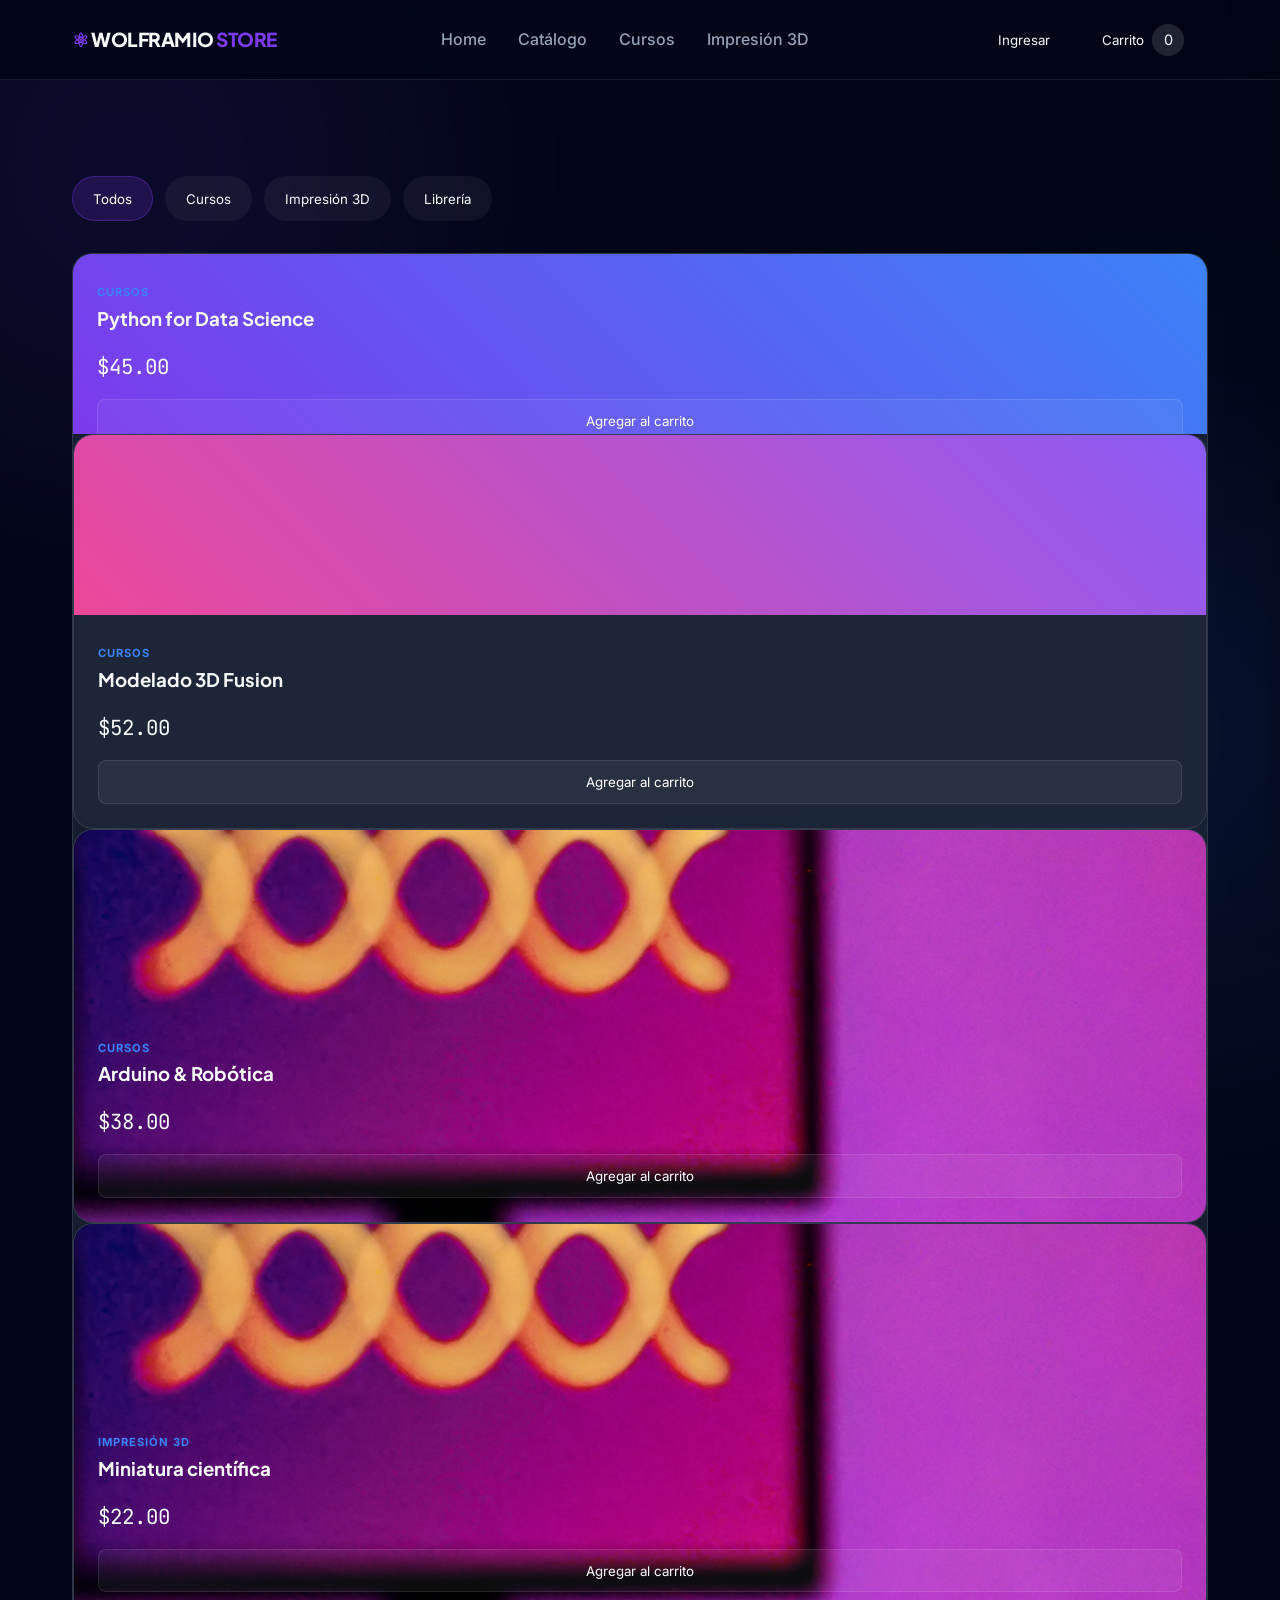
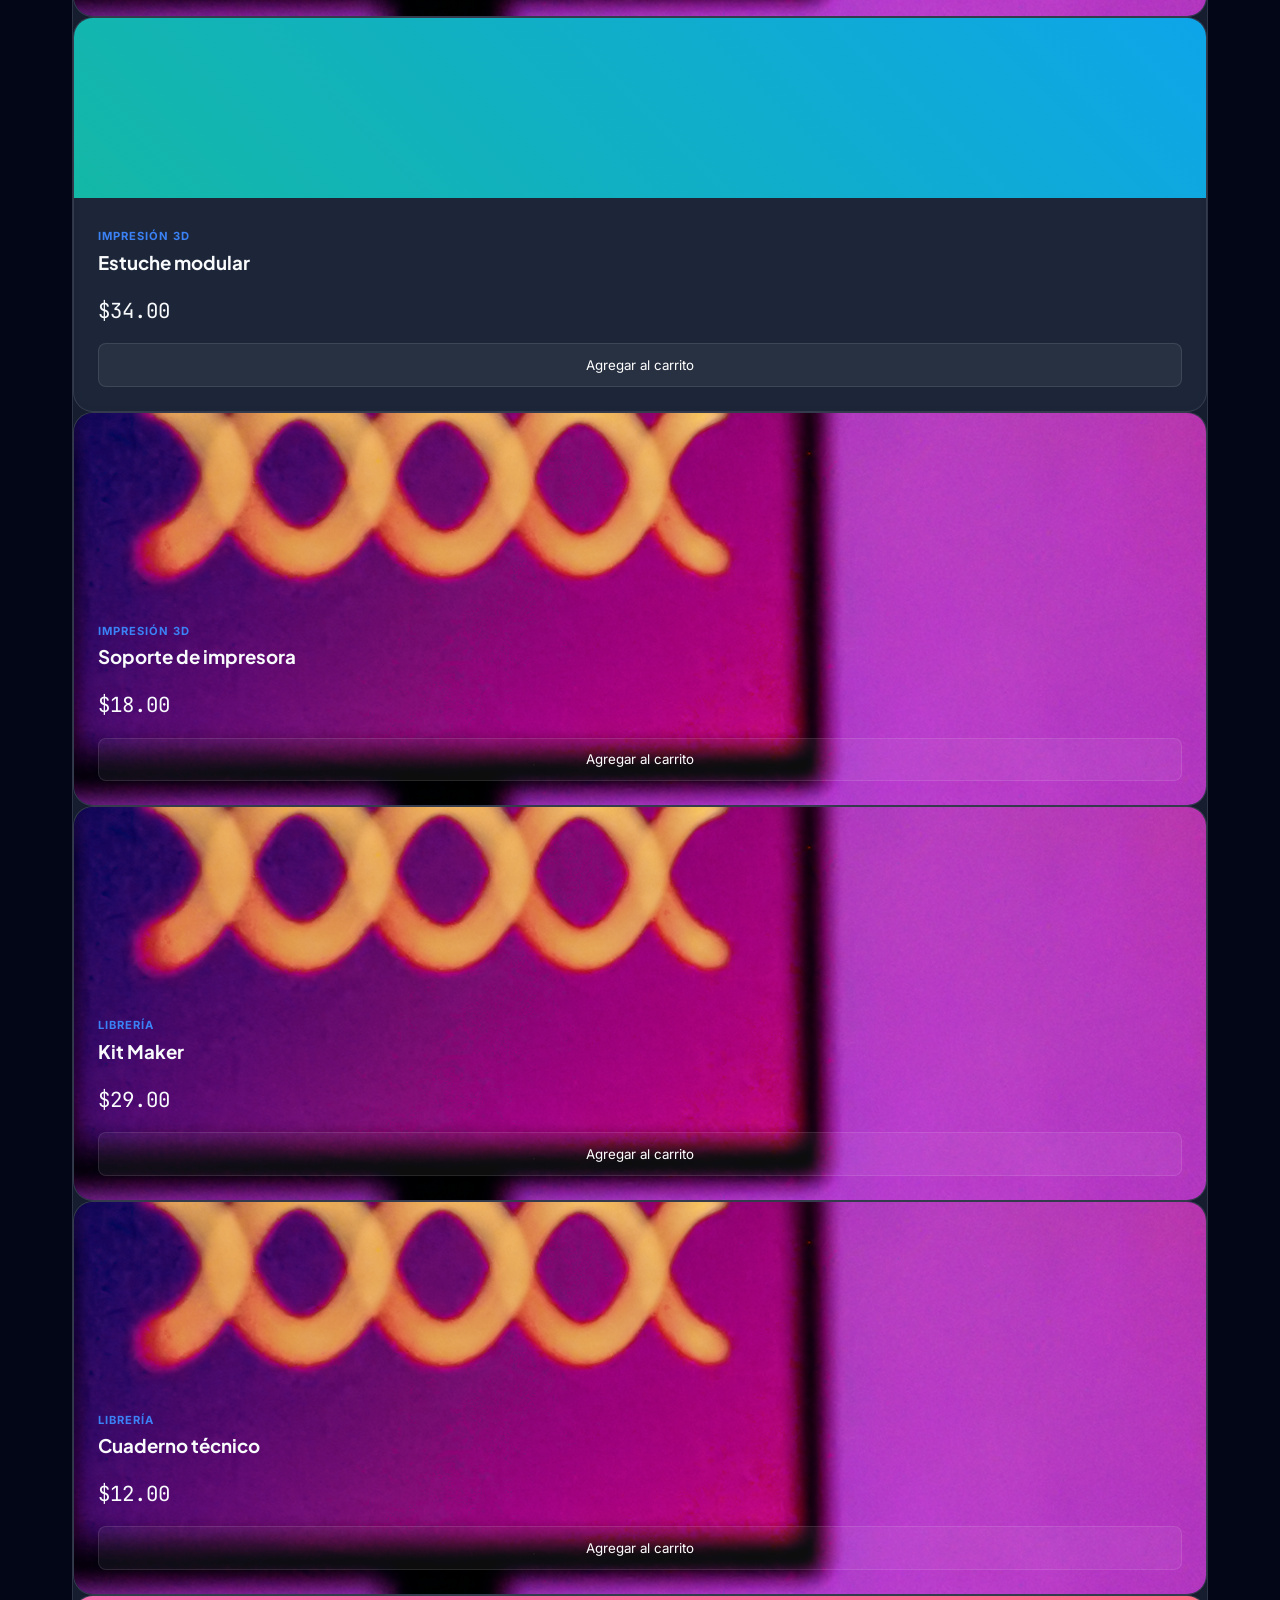
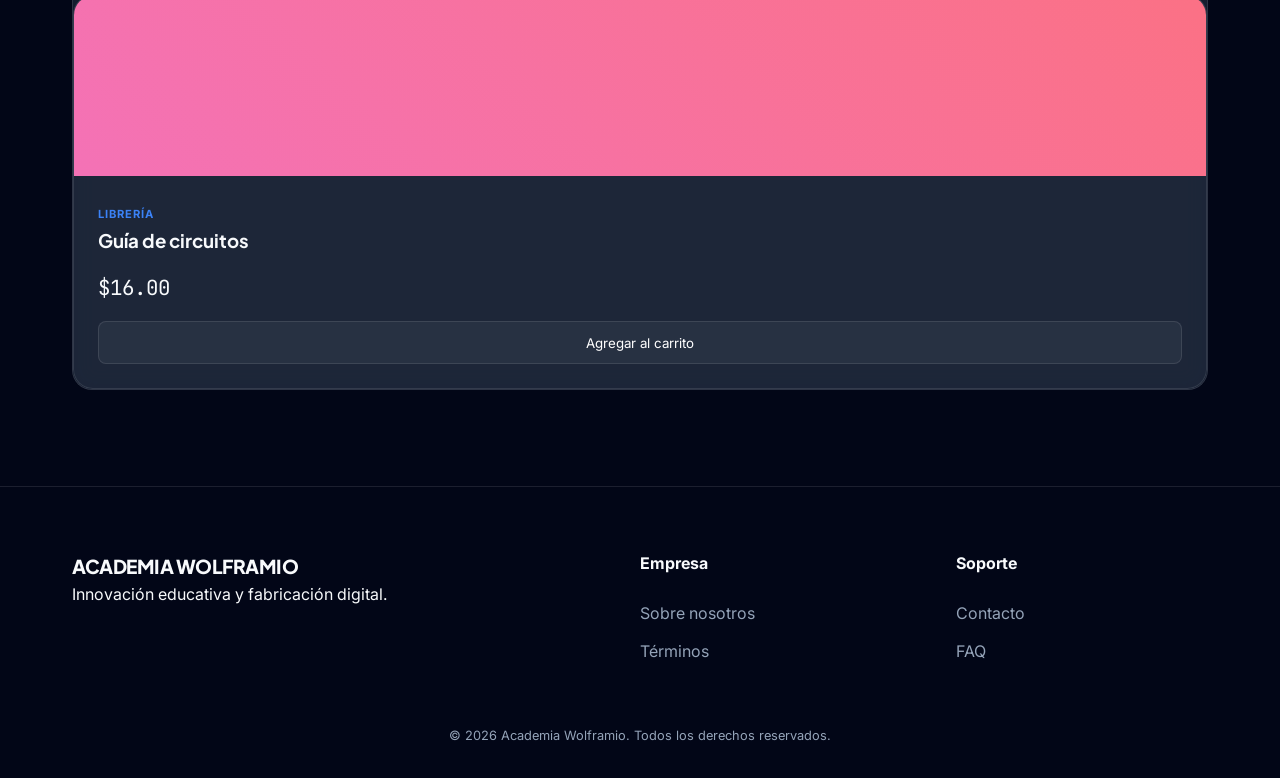
==== catalogo.html @ 06f5beea "se agregaron  archivos Hay que agregar un la solucion a un error visual de las tarjetas" ====
<!DOCTYPE html>
<html lang="es">
<head>
    <meta charset="UTF-8">
    <meta name="viewport" content="width=device-width, initial-scale=1.0">
    <title>Catálogo | Academia Wolframio</title>
    <link rel="stylesheet" href="styles.css">
    <link href="https://fonts.googleapis.com/css2?family=Plus+Jakarta+Sans:wght@400;600;800&family=Inter:wght@300;400;600&family=JetBrains+Mono&display=swap" rel="stylesheet">
</head>
<body>
    <div class="glow-bg top-left"></div>
    <div class="glow-bg bottom-right"></div>

    <nav class="navbar">
        <div class="container nav-container">
            <div class="logo">
                <span class="icon">⚛</span> WOLFRAMIO <span>STORE</span>
            </div>
            <ul class="nav-links">
                <li><a href="index.html">Home</a></li>
                <li><a href="catalogo.html">Catálogo</a></li>
                <li><a href="#cursos">Cursos</a></li>
                <li><a href="#impresion">Impresión 3D</a></li>
            </ul>
            <div class="nav-actions">
                <button class="btn-secondary">Ingresar</button>
                <button id="abrirCarrito" class="btn-secondary btn-cart">Carrito <span id="contador">0</span></button>
            </div>
        </div>
    </nav>

    <aside id="carritoPanel" class="carrito-panel">
        <span class="cross-panel">╳</span>
        <div class="cart-header">
            <div>
                <h2>Tu carrito</h2>
                <p class="cart-count">Agrega productos para ver el total</p>
            </div>
        </div>
        <div id="carrito" class="cart-items">
            <p class="empty-cart">Tu carrito está vacío.</p>
        </div>
        <div class="cart-footer">
            <button id="comprar" class="btn-primary btn-full">Finalizar compra</button>
        </div>
    </aside>

    <main class="section">
        <div class="container">
            <div class="category-filters">
                <button class="category-btn active" data-category="todos">Todos</button>
                <button class="category-btn" data-category="cursos">Cursos</button>
                <button class="category-btn" data-category="impresion">Impresión 3D</button>
                <button class="category-btn" data-category="libreria">Librería</button>
            </div>

            <section class="grid catalog-grid">
                <div class="card glass-card" data-category="cursos">
                    <div class="card-img" style="background: linear-gradient(45deg, #7c3aed, #3b82f6);">
                        
                    <div class="card-body">
                        <span class="tag">Cursos</span>
                        <h3>Python for Data Science</h3>
                        <p class="price card-description">$45.00</p>
                        <button class="btn-card botonesproductos">Agregar al carrito</button>
                    </div>
                </div>
                <div class="card glass-card" data-category="cursos">
                    <div class="card-img" style="background: linear-gradient(45deg, #ec4899, #8b5cf6);">
                        
                    </div>
                    <div class="card-body">
                        <span class="tag">Cursos</span>
                        <h3>Modelado 3D Fusion</h3>
                        <p class="price card-description">$52.00</p>
                        <button class="btn-card botonesproductos">Agregar al carrito</button>
                    </div>
                </div>
                <div class="card glass-card" data-category="cursos">
                    <div class="card-img" style="background: linear-gradient(45deg, #10b981, #14b8a6);">
                        <img class="img-card" src="imgs/img.jpg" alt="imagen-3d">
                    </div>
                    <div class="card-body">
                        <span class="tag">Cursos</span>
                        <h3>Arduino & Robótica</h3>
                        <p class="price card-description">$38.00</p>
                        <button class="btn-card botonesproductos">Agregar al carrito</button>
                    </div>
                </div>
                <div class="card glass-card" data-category="impresion">
                    <div class="card-img" style="background: linear-gradient(45deg, #f97316, #facc15);">
                        <img class="img-card" src="imgs/img.jpg" alt="imagen-3d">
                    </div>
                    <div class="card-body">
                        <span class="tag">Impresión 3D</span>
                        <h3>Miniatura científica</h3>
                        <p class="price card-description">$22.00</p>
                        <button class="btn-card botonesproductos">Agregar al carrito</button>
                    </div>
                </div>
                <div class="card glass-card" data-category="impresion">
                    <div class="card-img" style="background: linear-gradient(45deg, #14b8a6, #0ea5e9);">

                    </div>
                    <div class="card-body">
                        <span class="tag">Impresión 3D</span>
                        <h3>Estuche modular</h3>
                        <p class="price card-description">$34.00</p>
                        <button class="btn-card botonesproductos">Agregar al carrito</button>
                    </div>
                </div>
                <div class="card glass-card" data-category="impresion">
                    <div class="card-img" style="background: linear-gradient(45deg, #22c55e, #84cc16);">
                        <img class="img-card" src="imgs/img.jpg" alt="imagen-3d">
                    </div>
                    <div class="card-body">
                        <span class="tag">Impresión 3D</span>
                        <h3>Soporte de impresora</h3>
                        <p class="price card-description">$18.00</p>
                        <button class="btn-card botonesproductos">Agregar al carrito</button>
                    </div>
                </div>
                <div class="card glass-card" data-category="libreria">
                    <div class="card-img" style="background: linear-gradient(45deg, #8b5cf6, #ec4899);">
                        <img class="img-card" src="imgs/img.jpg" alt="imagen-3d">
                    </div>
                    <div class="card-body">
                        <span class="tag">Librería</span>
                        <h3>Kit Maker</h3>
                        <p class="price card-description">$29.00</p>
                        <button class="btn-card botonesproductos">Agregar al carrito</button>
                    </div>
                </div>
                <div class="card glass-card" data-category="libreria">
                    <div class="card-img" style="background: linear-gradient(45deg, #3b82f6, #0ea5e9);">
                        <img class="img-card" src="imgs/img.jpg" alt="imagen-3d">
                    </div>
                    <div class="card-body">
                        <span class="tag">Librería</span>
                        <h3>Cuaderno técnico</h3>
                        <p class="price card-description">$12.00</p>
                        <button class="btn-card botonesproductos">Agregar al carrito</button>
                    </div>
                </div>
                <div class="card glass-card" data-category="libreria">
                    <div class="card-img" style="background: linear-gradient(45deg, #f472b6, #fb7185);">
                        
                    </div>
                    <div class="card-body">
                        <span class="tag">Librería</span>
                        <h3>Guía de circuitos</h3>
                        <p class="price card-description">$16.00</p>
                        <button class="btn-card botonesproductos">Agregar al carrito</button>
                    </div>
                </div>
            </section>
            <p id="noResults" class="empty-cart" style="display:none;">No se encontraron productos.</p>
        </div>
    </main>

    <footer class="footer">
        <div class="container footer-grid">
            <div class="footer-info">
                <div class="logo">ACADEMIA WOLFRAMIO</div>
                <p>Innovación educativa y fabricación digital.</p>
            </div>
            <div class="footer-links">
                <h4>Empresa</h4>
                <a href="#">Sobre nosotros</a>
                <a href="#">Términos</a>
            </div>
            <div class="footer-links">
                <h4>Soporte</h4>
                <a href="#">Contacto</a>
                <a href="#">FAQ</a>
            </div>
        </div>
        <div class="copyright">
            © 2026 Academia Wolframio. Todos los derechos reservados.
        </div>
    </footer>

    <script src="carrito.js"></script>
    <script src="script.js"></script>
</body>
</html>
---- styles.css ----
:root {
    --bg-deep: #020617;
    --bg-dark: #0f172a;
    --glass: rgba(30, 41, 59, 0.7);
    --glass-border: rgba(255, 255, 255, 0.1);
    --primary: #7c3aed; /* Violeta */
    --secondary: #3b82f6; /* Azul Eléctrico */
    --text-white: #f8fafc;
    --text-gray: #94a3b8;
    --accent-glow: rgba(124, 58, 237, 0.4);
    --transition: all 0.3s cubic-bezier(0.4, 0, 0.2, 1);
}

/* Base Styles */
* {
    margin: 0;
    padding: 0;
    box-sizing: border-box;
}

html {
    scroll-behavior: smooth;
}

body {
    background-color: var(--bg-deep);
    color: var(--text-white);
    font-family: 'Inter', sans-serif;
    overflow-x: hidden;
    line-height: 1.6;
}

h1, h2, h3, .logo {
    font-family: 'Plus Jakarta Sans', sans-serif;
}

.container {
    max-width: 1200px;
    margin: 0 auto;
    padding: 0 2rem;
}

.text-gradient {
    background: linear-gradient(90deg, var(--primary), var(--secondary));
    -webkit-background-clip: text;
    -webkit-text-fill-color: transparent;
}

/* Background Glows */
.glow-bg {
    position: fixed;
    width: 40vw;
    height: 40vw;
    border-radius: 50%;
    background: var(--primary);
    filter: blur(150px);
    opacity: 0.15;
    z-index: -1;
    pointer-events: none;
}
.top-left { top: -10%; left: -10%; }
.bottom-right { bottom: -10%; right: -10%; background: var(--secondary); }

/* Navbar */
.navbar {
    height: 80px;
    display: flex;
    align-items: center;
    background: rgba(2, 6, 23, 0.8);
    backdrop-filter: blur(12px);
    border-bottom: 1px solid var(--glass-border);
    position: sticky;
    top: 0;
    z-index: 100;
}

.nav-container {
    display: flex;
    justify-content: space-between;
    align-items: center;
    width: 100%;
}

.logo {
    font-weight: 800;
    font-size: 1.2rem;
    letter-spacing: -0.5px;
}

.logo span { color: var(--primary); }

.nav-links {
    display: flex;
    list-style: none;
    gap: 2rem;
}

.nav-links a {
    color: var(--text-gray);
    text-decoration: none;
    font-weight: 500;
    transition: var(--transition);
}

.nav-links a:hover {
    color: var(--primary);
}

/* Buttons */
button {
    cursor: pointer;
    font-family: 'Inter', sans-serif;
    border: none;
    border-radius: 8px;
    transition: var(--transition);
}

.btn-cart {
    display: inline-flex;
    align-items: center;
    gap: 0.5rem;
}

.btn-cart span {
    display: inline-flex;
    align-items: center;
    justify-content: center;
    min-width: 2rem;
    min-height: 2rem;
    border-radius: 999px;
    background: rgba(255,255,255,0.12);
    color: var(--text-white);
    font-size: 0.9rem;
}

.cross-panel {
    position: absolute;
    width: 40px;
    padding: 10px;
    top: 1rem;
    right: 1rem;
    color: var(--text-gray);
    font-size: 1.2rem;
    cursor: pointer;
    transition: .3s ease;
}

.cross-panel:hover {
    color: var(--primary);
    transform: rotate(30deg);
}

.carrito-panel {
    position: fixed;
    top: 0;
    right: -420px;
    width: 380px;
    max-width: 95vw;
    height: 100vh;
    background: rgba(5, 12, 34, 0.96);
    backdrop-filter: blur(24px);
    border-left: 1px solid rgba(255, 255, 255, 0.08);
    box-shadow: -24px 0 60px rgba(0, 0, 0, 0.35);
    padding: 1.5rem;
    display: flex;
    flex-direction: column;
    gap: 1rem;
    transition: right 0.35s ease;
    z-index: 120;
}

.carrito-panel.abierto {
    right: 0;
}

.cart-header {
    display: flex;
    flex-direction: column;
    gap: 0.35rem;
}

.cart-header h2 {
    font-size: 1.8rem;
}

.cart-count {
    color: var(--text-gray);
    font-size: 0.95rem;
}

.cart-items {
    flex: 1;
    overflow-y: auto;
    display: flex;
    flex-direction: column;
    gap: 1rem;
    padding-right: 0.5rem;
}

.itemCarrito {
    display: grid;
    grid-template-columns: 1fr auto auto;
    gap: 0.75rem;
    align-items: center;
    background: rgba(255, 255, 255, 0.05);
    border: 1px solid rgba(255, 255, 255, 0.08);
    padding: 1rem;
    border-radius: 16px;
}

.itemCarrito p {
    margin: 0;
    font-size: 0.95rem;
}

.itemCarrito button {
    width: 2.4rem;
    height: 2.4rem;
    border-radius: 999px;
    background: rgba(248, 250, 252, 0.08);
    color: var(--text-white);
    font-size: 1rem;
}

.cart-footer {
    margin-top: auto;
}

.btn-full {
    width: 100%;
    padding: 1rem;
}

.empty-cart {
    color: var(--text-gray);
    text-align: center;
    padding: 2rem 0;
}

.btn-primary {
    background: var(--primary);
    color: white;
    padding: 0.8rem 1.5rem;
    font-weight: 600;
}

.btn-primary:hover {
    background: #6d28d9;
    box-shadow: 0 0 20px var(--accent-glow);
    transform: translateY(-2px);
}

.btn-secondary {
    background: transparent;
    color: var(--text-white);
    padding: 0.8rem 1.5rem;
}

.btn-outline {
    background: transparent;
    border: 1px solid var(--glass-border);
    color: white;
    padding: 1rem 2rem;
}

.btn-lg {
    font-size: 1.1rem;
    padding: 1rem 2.5rem;
}

/* Hero Section */
.hero {
    padding: 8rem 0;
    text-align: center;
}

.badge {
    background: rgba(124, 58, 237, 0.1);
    color: var(--primary);
    padding: 0.5rem 1rem;
    border-radius: 20px;
    font-size: 0.8rem;
    font-weight: 700;
    border: 1px solid rgba(124, 58, 237, 0.2);
}

.hero h1 {
    font-size: 4rem;
    margin: 1.5rem 0;
    line-height: 1.1;
    font-weight: 800;
}

.hero p {
    color: var(--text-gray);
    font-size: 1.2rem;
    max-width: 650px;
    margin: 0 auto 2.5rem;
}

.hero-btns {
    display: flex;
    gap: 1.5rem;
    justify-content: center;
}

/* Cards Section */
.section { padding: 6rem 0; }
.section-title {
    font-size: 2.5rem;
    text-align: center;
    margin-bottom: 3rem;
}

.catalog-header {
    display: flex;
    flex-wrap: wrap;
    justify-content: space-between;
    gap: 1.5rem;
    margin-bottom: 2rem;
}

.catalog-header .subtitle {
    color: var(--text-gray);
    max-width: 500px;
    margin-top: 0.75rem;
    line-height: 1.6;
}

.search-bar {
    width: 100%;
    max-width: 420px;
}

.search-bar input {
    width: 100%;
    padding: 1rem 1.25rem;
    border-radius: 16px;
    border: 1px solid rgba(255,255,255,0.12);
    background: rgba(255,255,255,0.05);
    color: var(--text-white);
    font-size: 0.95rem;
}

.search-bar input::placeholder {
    color: rgba(255,255,255,0.55);
}

.category-filters {
    display: flex;
    flex-wrap: wrap;
    gap: 0.75rem;
    margin-bottom: 2rem;
}

.category-btn {
    padding: 0.85rem 1.25rem;
    border-radius: 999px;
    background: rgba(255,255,255,0.05);
    color: var(--text-white);
    border: 1px solid transparent;
    transition: var(--transition);
}

.category-btn:hover,
.category-btn.active {
    background: rgba(124, 58, 237, 0.18);
    border-color: rgba(124, 58, 237, 0.35);
    color: white;
}

.grid {
    display: grid;
    grid-template-columns: repeat(auto-fit, minmax(300px, 1fr));
    gap: 2rem;
}

.glass-card {
    background: var(--glass);
    backdrop-filter: blur(10px);
    border: 1px solid var(--glass-border);
    border-radius: 20px;
    overflow: hidden;
    transition: var(--transition);
}

.glass-card:hover {
    border-color: var(--primary);
    transform: translateY(-10px);
    box-shadow: 0 20px 40px rgba(0,0,0,0.4);
}

.card-img { height: 180px; width: 100%; }
.card-body { padding: 1.5rem; }

.tag {
    font-size: 0.7rem;
    text-transform: uppercase;
    color: var(--secondary);
    font-weight: 700;
    letter-spacing: 1px;
}

.price {
    font-family: 'JetBrains Mono', monospace;
    font-size: 1.3rem;
    color: var(--text-white);
    margin: 1rem 0;
}

.btn-card {
    width: 100%;
    padding: 0.8rem;
    background: rgba(255,255,255,0.05);
    color: white;
    border: 1px solid var(--glass-border);
}

/* 3D Section */
.split-layout {
    display: grid;
    grid-template-columns: 1fr 1fr;
    gap: 4rem;
    align-items: center;
}

.feature-list { margin: 2rem 0; }
.feat { margin-bottom: 1rem; color: var(--text-gray); }

.input-group input, .input-group textarea {
    width: 100%;
    background: rgba(0,0,0,0.2);
    border: 1px solid var(--glass-border);
    padding: 1rem;
    border-radius: 8px;
    color: white;
    margin-bottom: 1rem;
}

.btn-glow-full {
    width: 100%;
    background: linear-gradient(90deg, var(--primary), var(--secondary));
    color: white;
    padding: 1rem;
    font-weight: 700;
}

/* Showcase / Mockups */
.mockup-container {
    display: flex;
    justify-content: center;
    align-items: flex-end;
    gap: 2rem;
    padding: 4rem 0;
}

.mockup {
    background: #1e293b;
    border-radius: 12px;
    border: 4px solid #334155;
    position: relative;
    box-shadow: 0 30px 60px rgba(0,0,0,0.5);
}

.mockup-header {
    height: 15px;
    background: #334155;
    border-bottom: 1px solid #475569;
}

.mockup-content { padding: 10px; }
.m-hero { height: 40px; background: #475569; border-radius: 4px; margin-bottom: 10px; }
.m-grid { display: flex; gap: 5px; }
.m-grid span { flex: 1; height: 30px; background: #64748b; border-radius: 2px; }

.desktop { width: 400px; height: 250px; }
.tablet { width: 180px; height: 240px; }
.mobile { width: 100px; height: 180px; }

.label {
    text-align: center;
    font-size: 0.7rem;
    margin-top: 15px;
    color: var(--text-gray);
}

/* Footer */
.footer {
    background: #020617;
    padding: 4rem 0 2rem;
    border-top: 1px solid var(--glass-border);
}

.footer-grid {
    display: grid;
    grid-template-columns: 2fr 1fr 1fr;
    gap: 4rem;
}

.footer-links h4 { margin-bottom: 1.5rem; }
.footer-links a {
    display: block;
    color: var(--text-gray);
    text-decoration: none;
    margin-bottom: 0.8rem;
}

.copyright {
    text-align: center;
    padding-top: 3rem;
    font-size: 0.8rem;
    color: var(--text-gray);
}

/* RESPONSIVE */
@media (max-width: 1024px) {
    .hero h1 { font-size: 3rem; }
    .split-layout { grid-template-columns: 1fr; }
    .mockup-container { transform: scale(0.8); }
}

@media (max-width: 768px) {
    .nav-links { display: none; }
    .hero h1 { font-size: 2.5rem; }
    .footer-grid { grid-template-columns: 1fr; text-align: center; }
    .mockup-container { flex-direction: column; align-items: center; }
}
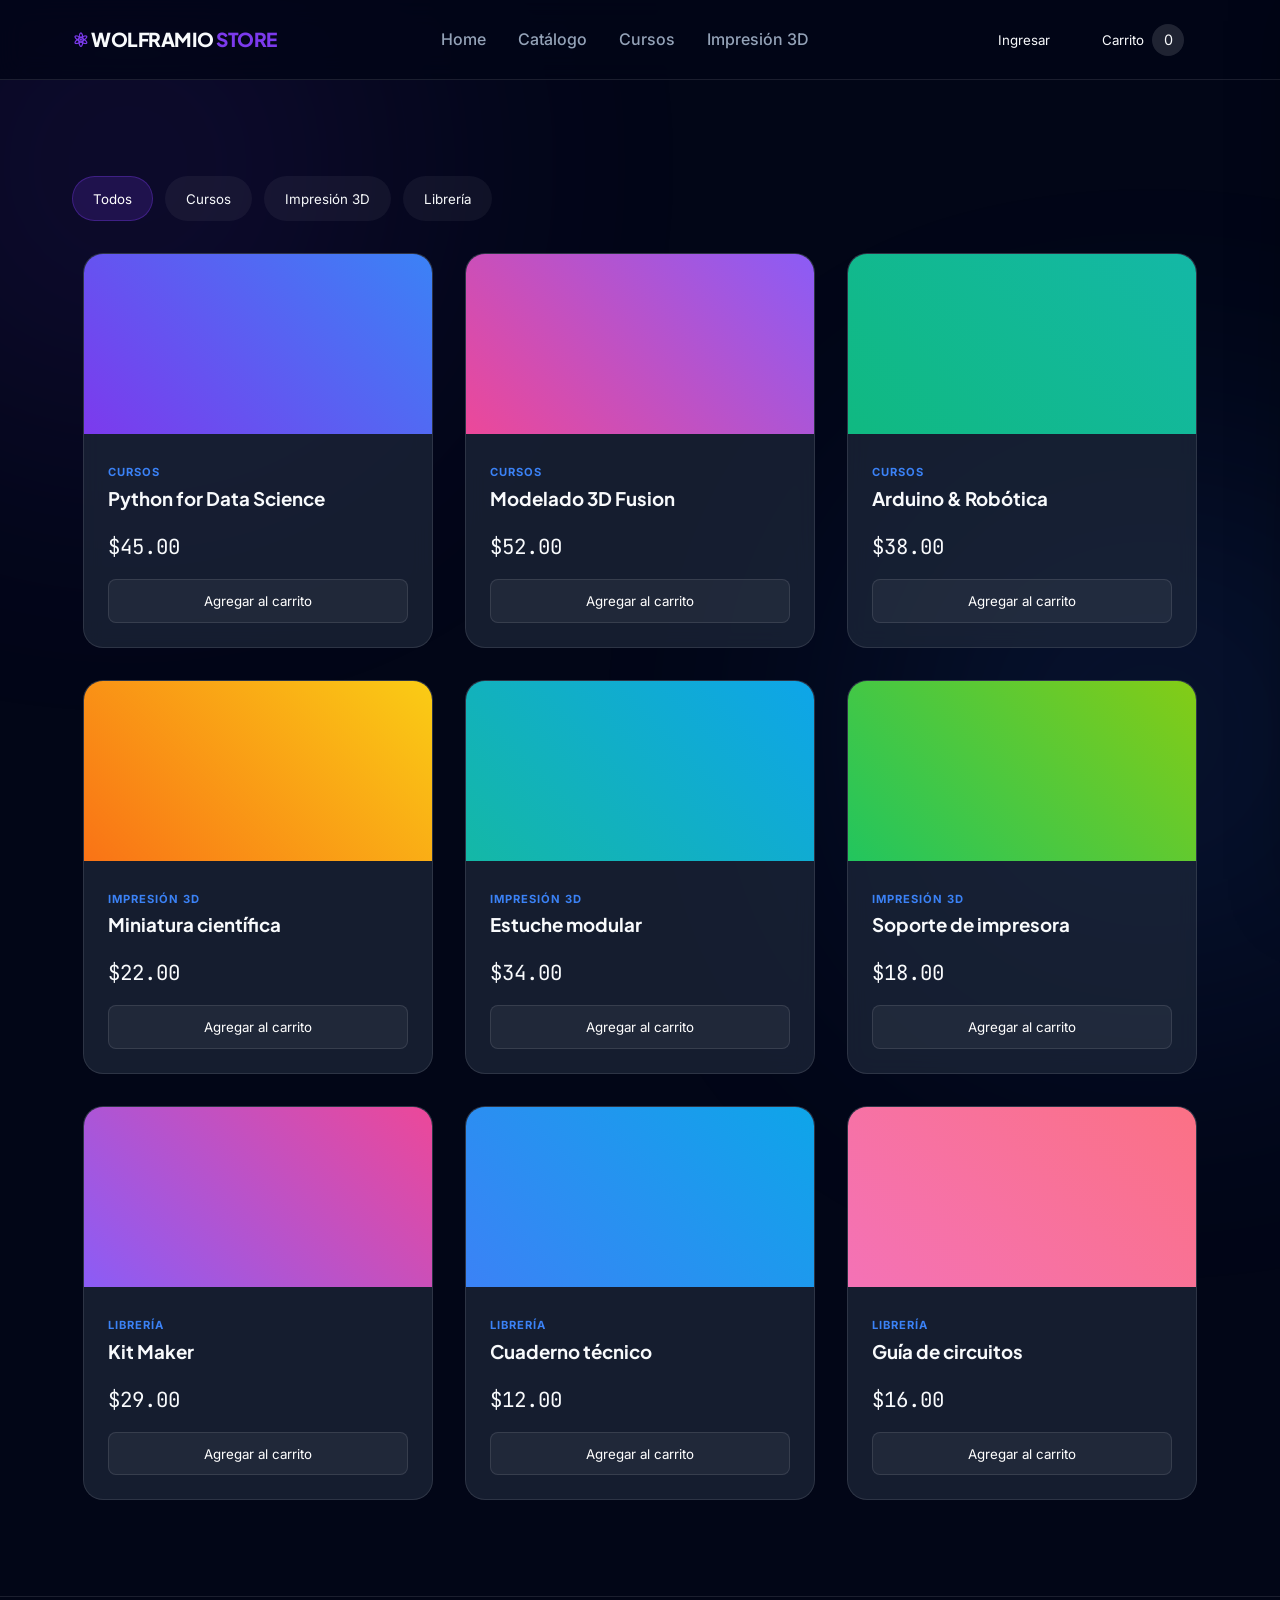
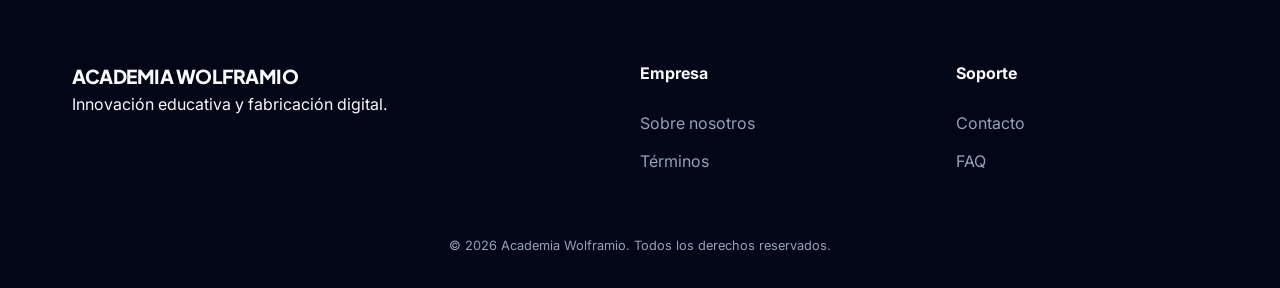
==== commit b1fe2da3: "update. catalogo" ====
--- a/catalogo.html
+++ b/catalogo.html
@@ -57,6 +57,7 @@
             <section class="grid catalog-grid">
                 <div class="card glass-card" data-category="cursos">
                     <div class="card-img" style="background: linear-gradient(45deg, #7c3aed, #3b82f6);">
+                    </div>
                         
                     <div class="card-body">
                         <span class="tag">Cursos</span>
@@ -78,7 +79,6 @@
                 </div>
                 <div class="card glass-card" data-category="cursos">
                     <div class="card-img" style="background: linear-gradient(45deg, #10b981, #14b8a6);">
-                        <img class="img-card" src="imgs/img.jpg" alt="imagen-3d">
                     </div>
                     <div class="card-body">
                         <span class="tag">Cursos</span>
@@ -89,7 +89,6 @@
                 </div>
                 <div class="card glass-card" data-category="impresion">
                     <div class="card-img" style="background: linear-gradient(45deg, #f97316, #facc15);">
-                        <img class="img-card" src="imgs/img.jpg" alt="imagen-3d">
                     </div>
                     <div class="card-body">
                         <span class="tag">Impresión 3D</span>
@@ -111,7 +110,6 @@
                 </div>
                 <div class="card glass-card" data-category="impresion">
                     <div class="card-img" style="background: linear-gradient(45deg, #22c55e, #84cc16);">
-                        <img class="img-card" src="imgs/img.jpg" alt="imagen-3d">
                     </div>
                     <div class="card-body">
                         <span class="tag">Impresión 3D</span>
@@ -122,7 +120,6 @@
                 </div>
                 <div class="card glass-card" data-category="libreria">
                     <div class="card-img" style="background: linear-gradient(45deg, #8b5cf6, #ec4899);">
-                        <img class="img-card" src="imgs/img.jpg" alt="imagen-3d">
                     </div>
                     <div class="card-body">
                         <span class="tag">Librería</span>
@@ -133,7 +130,6 @@
                 </div>
                 <div class="card glass-card" data-category="libreria">
                     <div class="card-img" style="background: linear-gradient(45deg, #3b82f6, #0ea5e9);">
-                        <img class="img-card" src="imgs/img.jpg" alt="imagen-3d">
                     </div>
                     <div class="card-body">
                         <span class="tag">Librería</span>
--- a/styles.css
+++ b/styles.css
@@ -305,6 +305,14 @@
 }
 
 /* Cards Section */
+
+
+.card {
+    flex: 1 1 300px; /* ancho base de cada card */
+    max-width: 350px; /* evita que se estiren demasiado */
+}
+
+
 .section { padding: 6rem 0; }
 .section-title {
     font-size: 2.5rem;
@@ -370,9 +378,10 @@
 }
 
 .grid {
-    display: grid;
-    grid-template-columns: repeat(auto-fit, minmax(300px, 1fr));
+    display: flex;
+    flex-wrap: wrap;
     gap: 2rem;
+    justify-content: center;
 }
 
 .glass-card {
